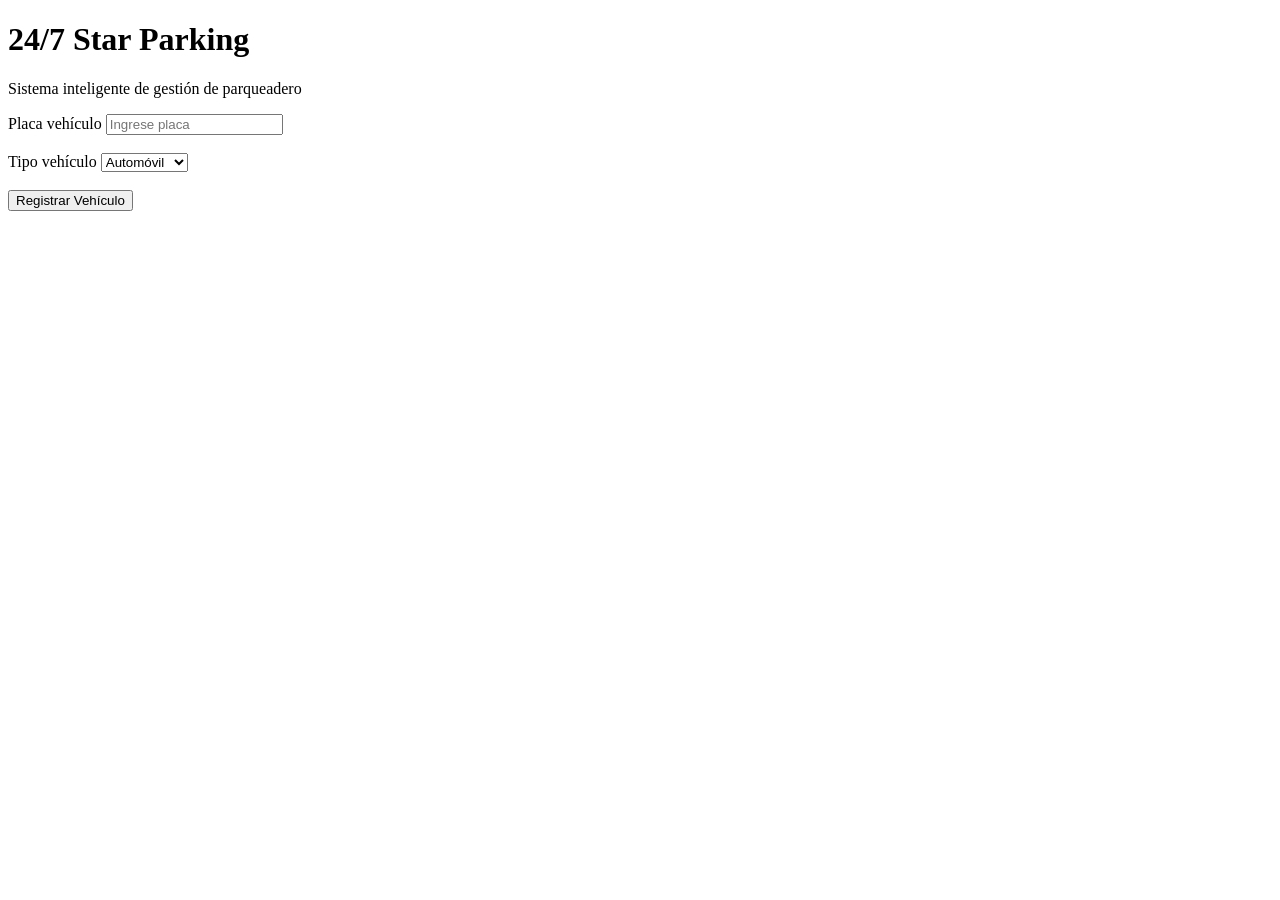
==== CODIGO FUENTE/CODIGO FUENTE WEB/Frontend/index.html/index.html @ 3de897f9 "Se corrige la subida de CODIGO FUENTE con todos sus archivos" ====
<!DOCTYPE html>
<html lang="es">

<head>

    <meta charset="UTF-8">

    <title>24/7 Star Parking</title>

    <!-- Conexión archivo CSS -->
    <link rel="stylesheet" href="style.css">

</head>

<body>

    <!-- Título principal sistema -->
    <h1>24/7 Star Parking</h1>

    <!-- Descripción sistema -->
    <p>Sistema inteligente de gestión de parqueadero</p>

    <!-- Formulario registro vehículos -->
    <form>

        <!-- Campo placa -->
        <label>Placa vehículo</label>
        <input type="text" placeholder="Ingrese placa">

        <br><br>

        <!-- Campo tipo vehículo -->
        <label>Tipo vehículo</label>

        <select>

            <option>Automóvil</option>
            <option>Moto</option>
            <option>Camioneta</option>

        </select>

        <br><br>

        <!-- Botón registro -->
        <button type="submit">

            Registrar Vehículo

        </button>

    </form>

    <!-- Conexión archivo JavaScript -->
    <script src="app.js"></script>

</body>

</html>
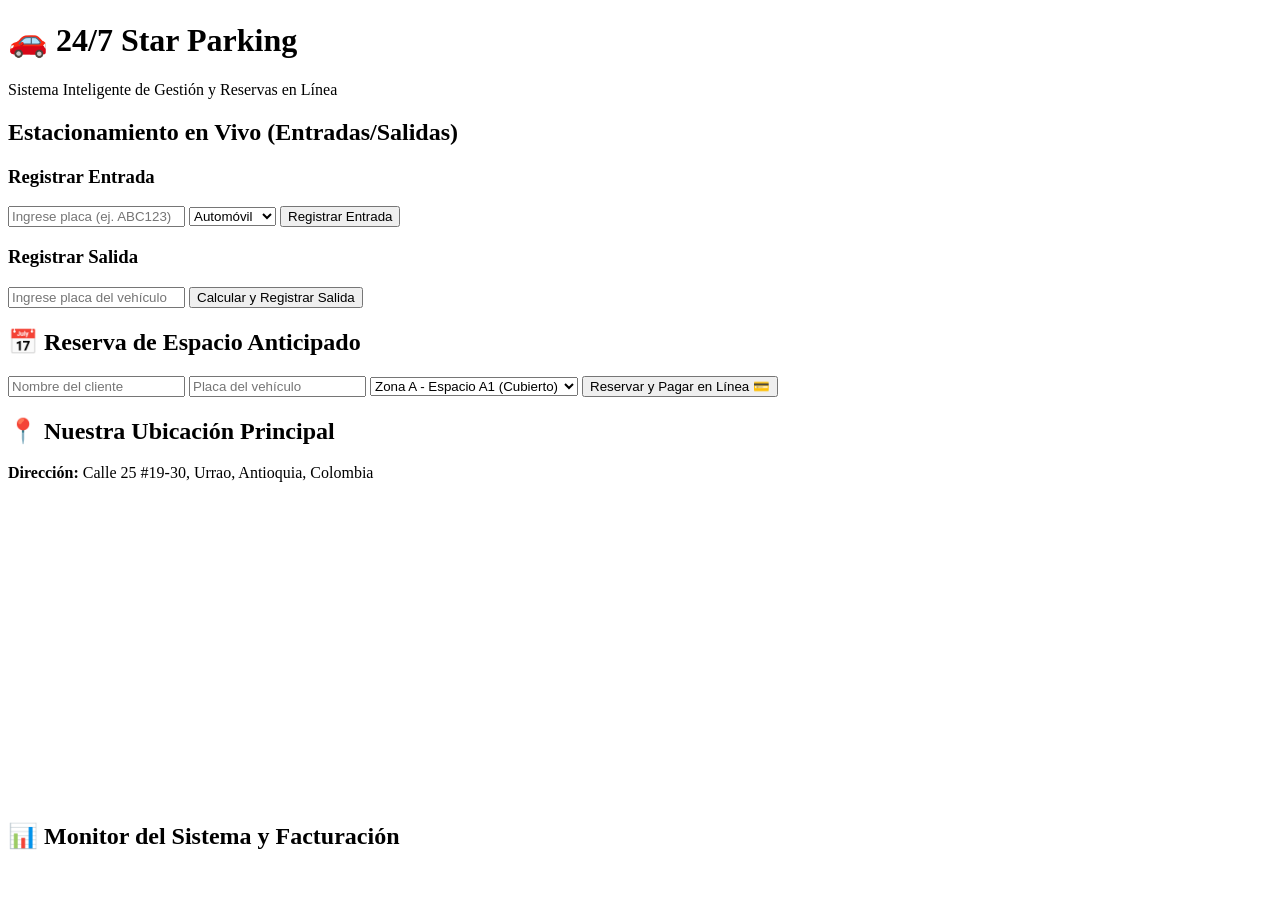
==== commit 47c302b4: "Se agregan funcionalidades premium de reserva, pagos PSE y ubicacion GPS" ====
--- a/CODIGO FUENTE/CODIGO FUENTE WEB/Frontend/index.html/index.html
+++ b/CODIGO FUENTE/CODIGO FUENTE WEB/Frontend/index.html/index.html
@@ -1,59 +1,62 @@
 <!DOCTYPE html>
 <html lang="es">
+<head>
+    <meta charset="UTF-8">
+    <title>24/7 Star Parking - Premium</title>
+    <link rel="stylesheet" href="style.css">
+</head>
+<body>
+    <h1>🚗 24/7 Star Parking</h1>
+    <p class="subtitle">Sistema Inteligente de Gestión y Reservas en Línea</p>
 
-<head>
+    <div class="container">
+        <div class="card">
+            <h2>Estacionamiento en Vivo (Entradas/Salidas)</h2>
+            <div class="seccion">
+                <h3>Registrar Entrada</h3>
+                <input type="text" id="placa" placeholder="Ingrese placa (ej. ABC123)">
+                <select id="tipo">
+                    <option>Automóvil</option>
+                    <option>Moto</option>
+                    <option>Camioneta</option>
+                </select>
+                <button onclick="registrarVehiculo()">Registrar Entrada</button>
+            </div>
+            
+            <div class="seccion">
+                <h3>Registrar Salida</h3>
+                <input type="text" id="placaSalida" placeholder="Ingrese placa del vehículo">
+                <button onclick="registrarSalida()" class="btn-salida">Calcular y Registrar Salida</button>
+            </div>
+        </div>
 
-    <meta charset="UTF-8">
+        <div class="card">
+            <h2>📅 Reserva de Espacio Anticipado</h2>
+            <input type="text" id="nombreReserva" placeholder="Nombre del cliente">
+            <input type="text" id="placaReserva" placeholder="Placa del vehículo">
+            <select id="espacioReserva">
+                <option value="A1">Zona A - Espacio A1 (Cubierto)</option>
+                <option value="A2">Zona A - Espacio A2 (Cubierto)</option>
+                <option value="B1">Zona B - Espacio B1 (Motos)</option>
+                <option value="B2">Zona B - Espacio B2 (Motos)</option>
+            </select>
+            <button onclick="crearReserva()" class="btn-reserva">Reservar y Pagar en Línea 💳</button>
+        </div>
+    </div>
 
-    <title>24/7 Star Parking</title>
+    <div class="card mapa-card">
+        <h2>📍 Nuestra Ubicación Principal</h2>
+        <p><strong>Dirección:</strong> Calle 25 #19-30, Urrao, Antioquia, Colombia</p>
+        <div class="mapa-container">
+            <iframe src="https://www.google.com/maps/embed?pb=!1m18!1m12!1m3!1d3962.6346261545625!2d-76.1378!3d6.3142!2m3!1f0!2f0!3f0!3m2!1i1024!2i768!4f13.1!3m3!1m2!1s0x8e46995669c1a017%3A0x6b63fdf39f37ff7b!2sUrrao%2C%20Antioquia!5e0!3m2!1ses!2sco!4v1710000000000!5m2!1ses!2sco" width="100%" height="300" style="border:0;" allowfullscreen="" loading="lazy"></iframe>
+        </div>
+    </div>
 
-    <!-- Conexión archivo CSS -->
-    <link rel="stylesheet" href="style.css">
+    <div class="card">
+        <h2>📊 Monitor del Sistema y Facturación</h2>
+        <div id="resultado"></div>
+    </div>
 
-</head>
-
-<body>
-
-    <!-- Título principal sistema -->
-    <h1>24/7 Star Parking</h1>
-
-    <!-- Descripción sistema -->
-    <p>Sistema inteligente de gestión de parqueadero</p>
-
-    <!-- Formulario registro vehículos -->
-    <form>
-
-        <!-- Campo placa -->
-        <label>Placa vehículo</label>
-        <input type="text" placeholder="Ingrese placa">
-
-        <br><br>
-
-        <!-- Campo tipo vehículo -->
-        <label>Tipo vehículo</label>
-
-        <select>
-
-            <option>Automóvil</option>
-            <option>Moto</option>
-            <option>Camioneta</option>
-
-        </select>
-
-        <br><br>
-
-        <!-- Botón registro -->
-        <button type="submit">
-
-            Registrar Vehículo
-
-        </button>
-
-    </form>
-
-    <!-- Conexión archivo JavaScript -->
     <script src="app.js"></script>
-
 </body>
-
 </html>
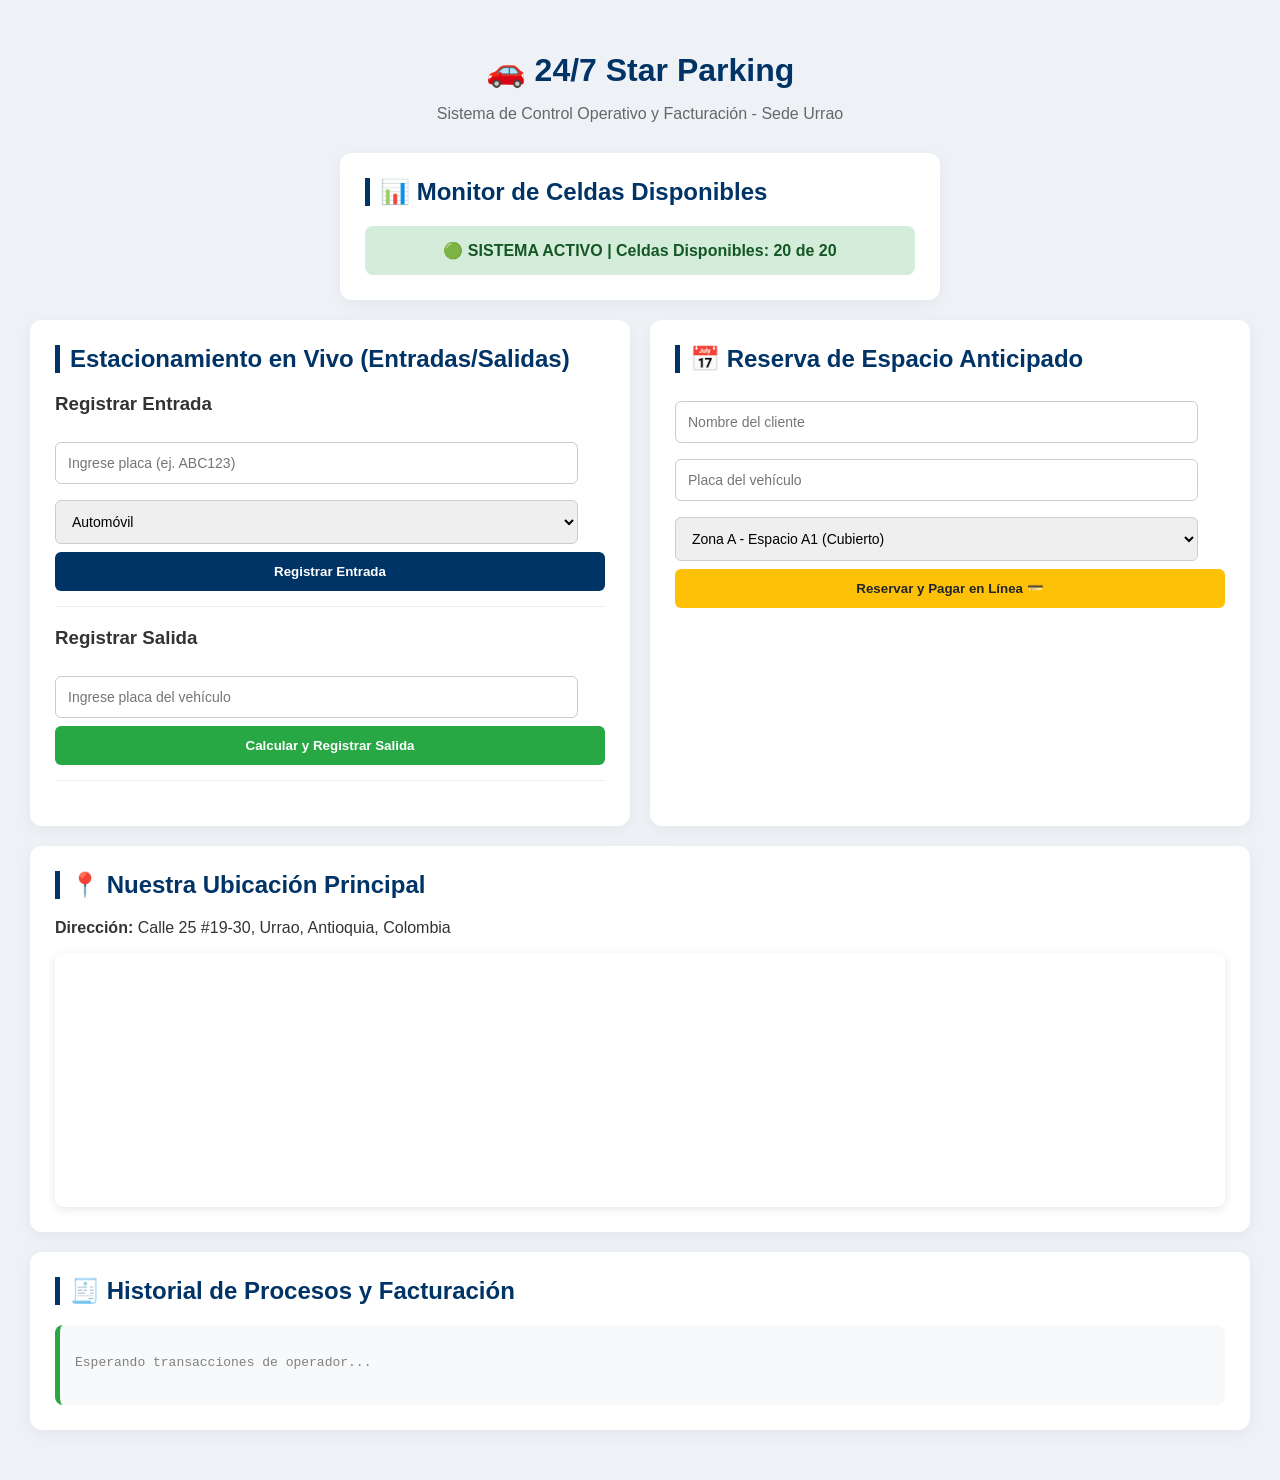
==== commit e92f0b87: "Entrega final unificada: Modulo web operativo con mapa de Urrao y simulador de facturacion integral" ====
--- a/CODIGO FUENTE/CODIGO FUENTE WEB/Frontend/index.html/index.html
+++ b/CODIGO FUENTE/CODIGO FUENTE WEB/Frontend/index.html/index.html
@@ -2,12 +2,39 @@
 <html lang="es">
 <head>
     <meta charset="UTF-8">
-    <title>24/7 Star Parking - Premium</title>
-    <link rel="stylesheet" href="style.css">
+    <meta name="viewport" content="width=device-width, initial-scale=1.0">
+    <title>24/7 Star Parking - Sistema Integrado</title>
+    <style>
+        body { font-family: 'Segoe UI', Tahoma, Geneva, Verdana, sans-serif; margin: 0; padding: 30px; background-color: #eef2f7; color: #333; }
+        h1 { color: #003366; text-align: center; margin-bottom: 5px; }
+        .subtitle { text-align: center; color: #666; margin-bottom: 30px; }
+        .container { display: flex; gap: 20px; flex-wrap: wrap; }
+        .card { background-color: white; padding: 25px; border-radius: 12px; box-shadow: 0 4px 15px rgba(0,0,0,0.05); flex: 1; min-width: 300px; margin-bottom: 20px; box-sizing: border-box; }
+        .seccion { margin-bottom: 20px; padding-bottom: 15px; border-bottom: 1px solid #eee; }
+        h2 { color: #003366; margin-top: 0; border-left: 5px solid #003366; padding-left: 10px; }
+        input, select { padding: 12px; width: 95%; margin: 8px 0; border: 1px solid #ccc; border-radius: 6px; font-size: 14px; box-sizing: border-box; }
+        button { padding: 12px 20px; background-color: #003366; color: white; border: none; border-radius: 6px; cursor: pointer; font-weight: bold; width: 100%; transition: background 0.3s; }
+        button:hover { background-color: #002244; }
+        .btn-salida { background-color: #28a745; }
+        .btn-salida:hover { background-color: #218838; }
+        .btn-reserva { background-color: #ffc107; color: #212529; }
+        .btn-reserva:hover { background-color: #e0a800; }
+        #resultado { background-color: #f8f9fa; padding: 15px; border-radius: 8px; min-height: 50px; border-left: 5px solid #28a745; font-family: monospace; white-space: pre-line; }
+        .mapa-container { margin-top: 15px; border-radius: 8px; overflow: hidden; box-shadow: 0 2px 10px rgba(0,0,0,0.1); }
+        .ticket { background: #fff; border: 1px dashed #666; padding: 15px; margin-top: 10px; border-radius: 4px; }
+    </style>
 </head>
 <body>
+
     <h1>🚗 24/7 Star Parking</h1>
-    <p class="subtitle">Sistema Inteligente de Gestión y Reservas en Línea</p>
+    <p class="subtitle">Sistema de Control Operativo y Facturación - Sede Urrao</p>
+
+    <div class="card" style="max-width: 600px; margin: 0 auto 20px auto;">
+        <h2>📊 Monitor de Celdas Disponibles</h2>
+        <div id="monitorCeldas" style="padding: 15px; background: #d4edda; color: #155724; border-radius: 8px; font-weight: bold; text-align: center;">
+            🟢 SISTEMA ACTIVO | Celdas Disponibles: <span id="cuposDisponibles">20</span> de 20
+        </div>
+    </div>
 
     <div class="container">
         <div class="card">
@@ -20,13 +47,13 @@
                     <option>Moto</option>
                     <option>Camioneta</option>
                 </select>
-                <button onclick="registrarVehiculo()">Registrar Entrada</button>
+                <button onclick="ejecutarEntradaWeb()">Registrar Entrada</button>
             </div>
             
             <div class="seccion">
                 <h3>Registrar Salida</h3>
                 <input type="text" id="placaSalida" placeholder="Ingrese placa del vehículo">
-                <button onclick="registrarSalida()" class="btn-salida">Calcular y Registrar Salida</button>
+                <button onclick="ejecutarSalidaWeb()" class="btn-salida">Calcular y Registrar Salida</button>
             </div>
         </div>
 
@@ -40,23 +67,111 @@
                 <option value="B1">Zona B - Espacio B1 (Motos)</option>
                 <option value="B2">Zona B - Espacio B2 (Motos)</option>
             </select>
-            <button onclick="crearReserva()" class="btn-reserva">Reservar y Pagar en Línea 💳</button>
-        </div>
-    </div>
-
-    <div class="card mapa-card">
-        <h2>📍 Nuestra Ubicación Principal</h2>
-        <p><strong>Dirección:</strong> Calle 25 #19-30, Urrao, Antioquia, Colombia</p>
-        <div class="mapa-container">
-            <iframe src="https://www.google.com/maps/embed?pb=!1m18!1m12!1m3!1d3962.6346261545625!2d-76.1378!3d6.3142!2m3!1f0!2f0!3f0!3m2!1i1024!2i768!4f13.1!3m3!1m2!1s0x8e46995669c1a017%3A0x6b63fdf39f37ff7b!2sUrrao%2C%20Antioquia!5e0!3m2!1ses!2sco!4v1710000000000!5m2!1ses!2sco" width="100%" height="300" style="border:0;" allowfullscreen="" loading="lazy"></iframe>
+            <button onclick="ejecutarReservaWeb()" class="btn-reserva">Reservar y Pagar en Línea 💳</button>
         </div>
     </div>
 
     <div class="card">
-        <h2>📊 Monitor del Sistema y Facturación</h2>
-        <div id="resultado"></div>
+        <h2>📍 Nuestra Ubicación Principal</h2>
+        <p><strong>Dirección:</strong> Calle 25 #19-30, Urrao, Antioquia, Colombia</p>
+        <div class="mapa-container">
+            <iframe src="https://maps.google.com/maps?q=Urrao,%20Antioquia&t=&z=15&ie=UTF-8&iwloc=&output=embed" width="100%" height="250" style="border:0;" allowfullscreen="" loading="lazy"></iframe>
+        </div>
     </div>
 
-    <script src="app.js"></script>
+    <div class="card">
+        <h2>🧾 Historial de Procesos y Facturación</h2>
+        <div id="resultado">
+            <p style="color: gray; margin: 0;">Esperando transacciones de operador...</p>
+        </div>
+    </div>
+
+    <script>
+        let dbVehiculos = [];
+        const CAPACIDAD_MAXIMA = 20;
+
+        function actualizarLetrero() {
+            let libres = CAPACIDAD_MAXIMA - dbVehiculos.length;
+            document.getElementById("cuposDisponibles").innerText = libres;
+        }
+
+        function ejecutarEntradaWeb() {
+            let pInput = document.getElementById("placa");
+            let placa = pInput.value.trim().toUpperCase();
+            let tipo = document.getElementById("tipo").value;
+            let tiempoAhora = new Date();
+
+            if(!placa) { alert("Por favor escribe una placa."); return; }
+            if(dbVehiculos.length >= CAPACIDAD_MAXIMA) { alert("Parqueadero lleno."); return; }
+
+            dbVehiculos.push({ placa: placa, tipo: tipo, ingreso: tiempoAhora });
+
+            let panel = document.getElementById("resultado");
+            if(panel.innerHTML.includes("Esperando transacciones")) panel.innerHTML = "";
+            
+            panel.innerHTML += `<p style="color: green; margin: 5px 0; font-weight: bold;">✔️ [REGISTRO] Entrada de ${placa} (${tipo}) confirmada a las ${tiempoAhora.toLocaleTimeString()}</p>`;
+            
+            pInput.value = "";
+            actualizarLetrero();
+        }
+
+        function ejecutarSalidaWeb() {
+            let sInput = document.getElementById("placaSalida");
+            let placaBusqueda = sInput.value.trim().toUpperCase();
+
+            if(!placaBusqueda) { alert("Escribe la placa a retirar."); return; }
+
+            let vehiculo = dbVehiculos.find(v => v.placa === placaBusqueda);
+
+            if(vehiculo) {
+                let salidaTiempo = new Date();
+                let calculoMinutos = Math.ceil((salidaTiempo - vehiculo.ingreso) / 60000);
+                if(calculoMinutos <= 0) calculoMinutos = 1; 
+                
+                let tarifa = 100;
+                let totalAPagar = calculoMinutos * tarifa;
+
+                let panel = document.getElementById("resultado");
+                if(panel.innerHTML.includes("Esperando transacciones")) panel.innerHTML = "";
+
+                panel.innerHTML += `
+                    <div class="ticket">
+                        <h3 style="margin: 0 0 5px 0; color: #d9534f;">🧾 FACTURA DE VENTA N° RE-${Math.floor(Math.random()*10000)}</h3>
+                        <p style="margin: 3px 0;"><strong>Vehículo:</strong> ${vehiculo.placa} | <strong>Tipo:</strong> ${vehiculo.tipo}</p>
+                        <p style="margin: 3px 0;"><strong>Tiempo transcurrido:</strong> ${calculoMinutos} Minuto(s)</p>
+                        <p style="margin: 3px 0; font-size: 16px; color: #d9534f; font-weight: bold;"><strong>TOTAL LIQUIDADO:</strong> $${totalAPagar} COP</p>
+                    </div>
+                `;
+
+                dbVehiculos = dbVehiculos.filter(v => v.placa !== placaBusqueda);
+                sInput.value = "";
+                actualizarLetrero();
+            } else {
+                alert("El vehículo con la placa ingresada no está registrado en el parqueadero.");
+            }
+        }
+
+        function ejecutarReservaWeb() {
+            let nombre = document.getElementById("nombreReserva").value.trim();
+            let placa = document.getElementById("placaReserva").value.trim().toUpperCase();
+            let celda = document.getElementById("espacioReserva").value;
+
+            if(!nombre || !placa) { alert("Diligencie los campos de reserva."); return; }
+
+            let panel = document.getElementById("resultado");
+            if(panel.innerHTML.includes("Esperando transacciones")) panel.innerHTML = "";
+
+            panel.innerHTML += `
+                <div class="ticket" style="background: #fffdf5; border-color: #ffc107;">
+                    <h3 style="margin: 0 0 5px 0; color: #b58105;">💳 COMPROBANTE DE PAGO ELECTRÓNICO (PSE)</h3>
+                    <p style="margin: 3px 0;"><strong>Usuario:</strong> ${nombre} | <strong>Placa:</strong> ${placa}</p>
+                    <p style="margin: 3px 0;"><strong>Espacio Asignado:</strong> Celda ${celda} (Bloqueada)</p>
+                    <p style="margin: 3px 0; color: green; font-weight: bold;">Monto recaudado: $5.000 COP [Aprobado Transacción]</p>
+                </div>
+            `;
+            document.getElementById("nombreReserva").value = "";
+            document.getElementById("placaReserva").value = "";
+        }
+    </script>
 </body>
 </html>
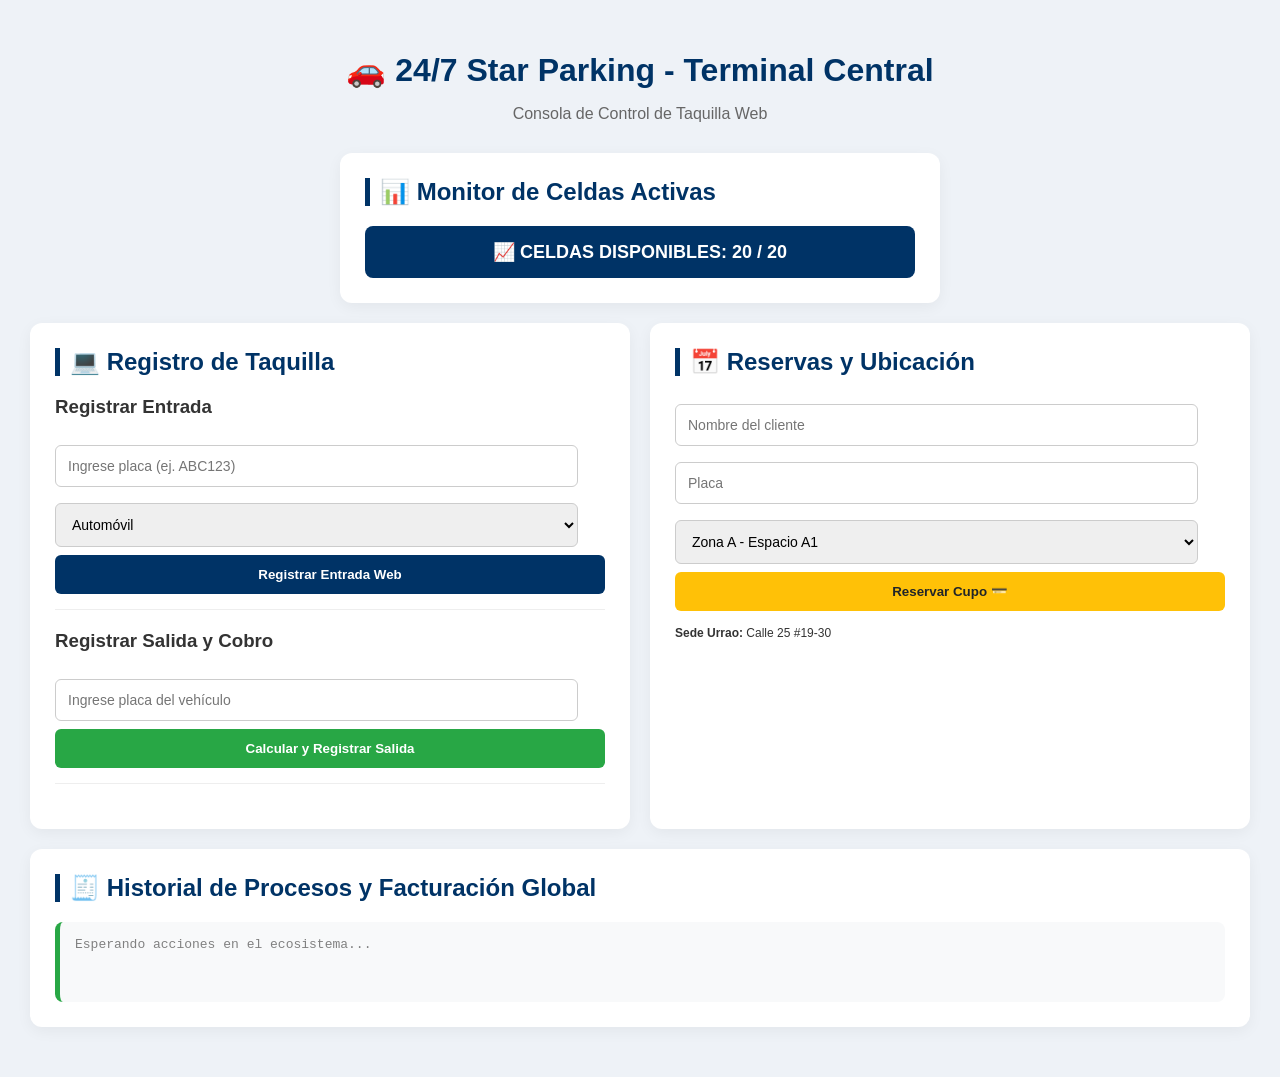
==== commit cefa9212: "Sincronizacion perfecta en tiempo real entre modulo web y movil mediante LocalStorage" ====
--- a/CODIGO FUENTE/CODIGO FUENTE WEB/Frontend/index.html/index.html
+++ b/CODIGO FUENTE/CODIGO FUENTE WEB/Frontend/index.html/index.html
@@ -3,7 +3,7 @@
 <head>
     <meta charset="UTF-8">
     <meta name="viewport" content="width=device-width, initial-scale=1.0">
-    <title>24/7 Star Parking - Sistema Integrado</title>
+    <title>24/7 Star Parking - Terminal Web</title>
     <style>
         body { font-family: 'Segoe UI', Tahoma, Geneva, Verdana, sans-serif; margin: 0; padding: 30px; background-color: #eef2f7; color: #333; }
         h1 { color: #003366; text-align: center; margin-bottom: 5px; }
@@ -13,32 +13,29 @@
         .seccion { margin-bottom: 20px; padding-bottom: 15px; border-bottom: 1px solid #eee; }
         h2 { color: #003366; margin-top: 0; border-left: 5px solid #003366; padding-left: 10px; }
         input, select { padding: 12px; width: 95%; margin: 8px 0; border: 1px solid #ccc; border-radius: 6px; font-size: 14px; box-sizing: border-box; }
-        button { padding: 12px 20px; background-color: #003366; color: white; border: none; border-radius: 6px; cursor: pointer; font-weight: bold; width: 100%; transition: background 0.3s; }
+        button { padding: 12px 20px; background-color: #003366; color: white; border: none; border-radius: 6px; cursor: pointer; font-weight: bold; width: 100%; }
         button:hover { background-color: #002244; }
         .btn-salida { background-color: #28a745; }
-        .btn-salida:hover { background-color: #218838; }
         .btn-reserva { background-color: #ffc107; color: #212529; }
-        .btn-reserva:hover { background-color: #e0a800; }
-        #resultado { background-color: #f8f9fa; padding: 15px; border-radius: 8px; min-height: 50px; border-left: 5px solid #28a745; font-family: monospace; white-space: pre-line; }
-        .mapa-container { margin-top: 15px; border-radius: 8px; overflow: hidden; box-shadow: 0 2px 10px rgba(0,0,0,0.1); }
-        .ticket { background: #fff; border: 1px dashed #666; padding: 15px; margin-top: 10px; border-radius: 4px; }
+        #resultado { background-color: #f8f9fa; padding: 15px; border-radius: 8px; min-height: 50px; border-left: 5px solid #28a745; font-family: monospace; }
+        .ticket { background: #fff; border: 1px dashed #666; padding: 15px; margin-top: 10px; }
     </style>
 </head>
 <body>
 
-    <h1>🚗 24/7 Star Parking</h1>
-    <p class="subtitle">Sistema de Control Operativo y Facturación - Sede Urrao</p>
+    <h1>🚗 24/7 Star Parking - Terminal Central</h1>
+    <p class="subtitle">Consola de Control de Taquilla Web</p>
 
     <div class="card" style="max-width: 600px; margin: 0 auto 20px auto;">
-        <h2>📊 Monitor de Celdas Disponibles</h2>
-        <div id="monitorCeldas" style="padding: 15px; background: #d4edda; color: #155724; border-radius: 8px; font-weight: bold; text-align: center;">
-            🟢 SISTEMA ACTIVO | Celdas Disponibles: <span id="cuposDisponibles">20</span> de 20
+        <h2>📊 Monitor de Celdas Activas</h2>
+        <div style="padding: 15px; background: #003366; color: white; border-radius: 8px; font-weight: bold; text-align: center; font-size: 18px;">
+            📈 CELDAS DISPONIBLES: <span id="cuposGlobales">20</span> / 20
         </div>
     </div>
 
     <div class="container">
         <div class="card">
-            <h2>Estacionamiento en Vivo (Entradas/Salidas)</h2>
+            <h2>💻 Registro de Taquilla</h2>
             <div class="seccion">
                 <h3>Registrar Entrada</h3>
                 <input type="text" id="placa" placeholder="Ingrese placa (ej. ABC123)">
@@ -47,131 +44,128 @@
                     <option>Moto</option>
                     <option>Camioneta</option>
                 </select>
-                <button onclick="ejecutarEntradaWeb()">Registrar Entrada</button>
+                <button onclick="ejecutarEntradaWeb()">Registrar Entrada Web</button>
             </div>
             
             <div class="seccion">
-                <h3>Registrar Salida</h3>
+                <h3>Registrar Salida y Cobro</h3>
                 <input type="text" id="placaSalida" placeholder="Ingrese placa del vehículo">
                 <button onclick="ejecutarSalidaWeb()" class="btn-salida">Calcular y Registrar Salida</button>
             </div>
         </div>
 
         <div class="card">
-            <h2>📅 Reserva de Espacio Anticipado</h2>
+            <h2>📅 Reservas y Ubicación</h2>
             <input type="text" id="nombreReserva" placeholder="Nombre del cliente">
-            <input type="text" id="placaReserva" placeholder="Placa del vehículo">
+            <input type="text" id="placaReserva" placeholder="Placa">
             <select id="espacioReserva">
-                <option value="A1">Zona A - Espacio A1 (Cubierto)</option>
-                <option value="A2">Zona A - Espacio A2 (Cubierto)</option>
-                <option value="B1">Zona B - Espacio B1 (Motos)</option>
-                <option value="B2">Zona B - Espacio B2 (Motos)</option>
+                <option value="A1">Zona A - Espacio A1</option>
+                <option value="B1">Zona B - Espacio B1</option>
             </select>
-            <button onclick="ejecutarReservaWeb()" class="btn-reserva">Reservar y Pagar en Línea 💳</button>
+            <button onclick="ejecutarReservaWeb()" class="btn-reserva">Reservar Cupo 💳</button>
+            
+            <p style="margin: 15px 0 5px 0; font-size:12px;"><strong>Sede Urrao:</strong> Calle 25 #19-30</p>
+            <iframe src="http://googleusercontent.com/maps.google.com/5" width="100%" height="110" style="border:0; border-radius:8px;"></iframe>
         </div>
     </div>
 
     <div class="card">
-        <h2>📍 Nuestra Ubicación Principal</h2>
-        <p><strong>Dirección:</strong> Calle 25 #19-30, Urrao, Antioquia, Colombia</p>
-        <div class="mapa-container">
-            <iframe src="https://maps.google.com/maps?q=Urrao,%20Antioquia&t=&z=15&ie=UTF-8&iwloc=&output=embed" width="100%" height="250" style="border:0;" allowfullscreen="" loading="lazy"></iframe>
-        </div>
-    </div>
-
-    <div class="card">
-        <h2>🧾 Historial de Procesos y Facturación</h2>
+        <h2>🧾 Historial de Procesos y Facturación Global</h2>
         <div id="resultado">
-            <p style="color: gray; margin: 0;">Esperando transacciones de operador...</p>
+            <p style="color: gray; margin: 0;">Esperando acciones en el ecosistema...</p>
         </div>
     </div>
 
     <script>
-        let dbVehiculos = [];
         const CAPACIDAD_MAXIMA = 20;
 
-        function actualizarLetrero() {
-            let libres = CAPACIDAD_MAXIMA - dbVehiculos.length;
-            document.getElementById("cuposDisponibles").innerText = libres;
+        // Función para leer el "Buzón" compartido
+        function obtenerDatos() {
+            return JSON.parse(localStorage.getItem('parqueadero_db')) || [];
+        }
+
+        // Función para guardar en el "Buzón"
+        function guardarDatos(data) {
+            localStorage.setItem('parqueadero_db', JSON.stringify(data));
+            sincronizarVista();
+        }
+
+        function sincronizarVista() {
+            let db = obtenerDatos();
+            let libres = CAPACIDAD_MAXIMA - db.length;
+            document.getElementById("cuposGlobales").innerText = libres;
         }
 
         function ejecutarEntradaWeb() {
             let pInput = document.getElementById("placa");
             let placa = pInput.value.trim().toUpperCase();
             let tipo = document.getElementById("tipo").value;
-            let tiempoAhora = new Date();
 
-            if(!placa) { alert("Por favor escribe una placa."); return; }
-            if(dbVehiculos.length >= CAPACIDAD_MAXIMA) { alert("Parqueadero lleno."); return; }
+            if(!placa) return alert("Escribe una placa");
+            let db = obtenerDatos();
+            if(db.length >= CAPACIDAD_MAXIMA) return alert("Lleno");
 
-            dbVehiculos.push({ placa: placa, tipo: tipo, ingreso: tiempoAhora });
+            db.push({ placa: placa, tipo: tipo, ingreso: new Date().getTime(), origen: "WEB" });
+            guardarDatos(db);
 
-            let panel = document.getElementById("resultado");
-            if(panel.innerHTML.includes("Esperando transacciones")) panel.innerHTML = "";
-            
-            panel.innerHTML += `<p style="color: green; margin: 5px 0; font-weight: bold;">✔️ [REGISTRO] Entrada de ${placa} (${tipo}) confirmada a las ${tiempoAhora.toLocaleTimeString()}</p>`;
-            
+            document.getElementById("resultado").innerHTML += `<p style="color: green; margin: 5px 0;">✔️ [WEB] Entrada de <strong>${placa}</strong> registrada con éxito.</p>`;
             pInput.value = "";
-            actualizarLetrero();
         }
 
         function ejecutarSalidaWeb() {
             let sInput = document.getElementById("placaSalida");
-            let placaBusqueda = sInput.value.trim().toUpperCase();
+            let placa = sInput.value.trim().toUpperCase();
 
-            if(!placaBusqueda) { alert("Escribe la placa a retirar."); return; }
-
-            let vehiculo = dbVehiculos.find(v => v.placa === placaBusqueda);
+            if(!placa) return alert("Escribe la placa");
+            let db = obtenerDatos();
+            let vehiculo = db.find(v => v.placa === placa);
 
             if(vehiculo) {
-                let salidaTiempo = new Date();
-                let calculoMinutos = Math.ceil((salidaTiempo - vehiculo.ingreso) / 60000);
-                if(calculoMinutos <= 0) calculoMinutos = 1; 
-                
-                let tarifa = 100;
-                let totalAPagar = calculoMinutos * tarifa;
+                let minutos = Math.ceil((new Date().getTime() - vehiculo.ingreso) / 60000);
+                if(minutos <= 0) minutos = 1;
+                let total = minutos * 100;
 
-                let panel = document.getElementById("resultado");
-                if(panel.innerHTML.includes("Esperando transacciones")) panel.innerHTML = "";
-
-                panel.innerHTML += `
+                document.getElementById("resultado").innerHTML += `
                     <div class="ticket">
-                        <h3 style="margin: 0 0 5px 0; color: #d9534f;">🧾 FACTURA DE VENTA N° RE-${Math.floor(Math.random()*10000)}</h3>
-                        <p style="margin: 3px 0;"><strong>Vehículo:</strong> ${vehiculo.placa} | <strong>Tipo:</strong> ${vehiculo.tipo}</p>
-                        <p style="margin: 3px 0;"><strong>Tiempo transcurrido:</strong> ${calculoMinutos} Minuto(s)</p>
-                        <p style="margin: 3px 0; font-size: 16px; color: #d9534f; font-weight: bold;"><strong>TOTAL LIQUIDADO:</strong> $${totalAPagar} COP</p>
+                        <h3 style="margin:0; color:#d9534f;">🧾 FACTURA DE VENTA DIGITAL</h3>
+                        <p style="margin:2px 0;">Placa: ${vehiculo.placa} | Origen Registro: ${vehiculo.origen}</p>
+                        <p style="margin:2px 0; font-size:16px; color:#d9534f;"><strong>TOTAL PAGADO: $${total} COP</strong></p>
                     </div>
                 `;
 
-                dbVehiculos = dbVehiculos.filter(v => v.placa !== placaBusqueda);
+                db = db.filter(v => v.placa !== placa);
+                guardarDatos(db);
                 sInput.value = "";
-                actualizarLetrero();
             } else {
-                alert("El vehículo con la placa ingresada no está registrado en el parqueadero.");
+                alert("No se encuentra esa placa.");
             }
         }
 
         function ejecutarReservaWeb() {
             let nombre = document.getElementById("nombreReserva").value.trim();
-            let placa = document.getElementById("placaReserva").value.trim().toUpperCase();
-            let celda = document.getElementById("espacioReserva").value;
+            if(!nombre) return alert("Diligencie datos");
+            document.getElementById("resultado").innerHTML += `<p style="color: #b58105; margin: 5px 0;">💳 Reserva a nombre de ${nombre} aprobada por PSE.</p>`;
+            document.getElementById("nombreReserva").value = "";
+        }
 
-            if(!nombre || !placa) { alert("Diligencie los campos de reserva."); return; }
+        // ESCUCHA SI LA OTRA PESTAÑA (MÓVIL) HACE CAMBIOS
+        window.addEventListener('storage', (e) => {
+            if (e.key === 'parqueadero_db') {
+                sincronizarVista();
+                let nuevoDb = JSON.parse(e.newValue) || [];
+                let viejoDb = JSON.parse(e.oldValue) || [];
+                if(nuevoDb.length > viejoDb.length) {
+                    let ult = nuevoDb[nuevoDb.length - 1];
+                    if(ult.origen === "MÓVIL") {
+                        if(document.getElementById("resultado").innerHTML.includes("Esperando acciones")) document.getElementById("resultado").innerHTML = "";
+                        document.getElementById("resultado").innerHTML += `<p style="color: #ffc107; background:#111; padding:4px; border-radius:4px; margin: 5px 0;">📱 [ALERTA RED] El operario de patio ingresó la placa <strong>${ult.placa}</strong> desde el celular.</p>`;
+                    }
+                }
+            }
+        });
 
-            let panel = document.getElementById("resultado");
-            if(panel.innerHTML.includes("Esperando transacciones")) panel.innerHTML = "";
-
-            panel.innerHTML += `
-                <div class="ticket" style="background: #fffdf5; border-color: #ffc107;">
-                    <h3 style="margin: 0 0 5px 0; color: #b58105;">💳 COMPROBANTE DE PAGO ELECTRÓNICO (PSE)</h3>
-                    <p style="margin: 3px 0;"><strong>Usuario:</strong> ${nombre} | <strong>Placa:</strong> ${placa}</p>
-                    <p style="margin: 3px 0;"><strong>Espacio Asignado:</strong> Celda ${celda} (Bloqueada)</p>
-                    <p style="margin: 3px 0; color: green; font-weight: bold;">Monto recaudado: $5.000 COP [Aprobado Transacción]</p>
-                </div>
-            `;
-            document.getElementById("nombreReserva").value = "";
-            document.getElementById("placaReserva").value = "";
-        }
+        // Inicializar al cargar
+        sincronizarVista();
     </script>
 </body>
 </html>
